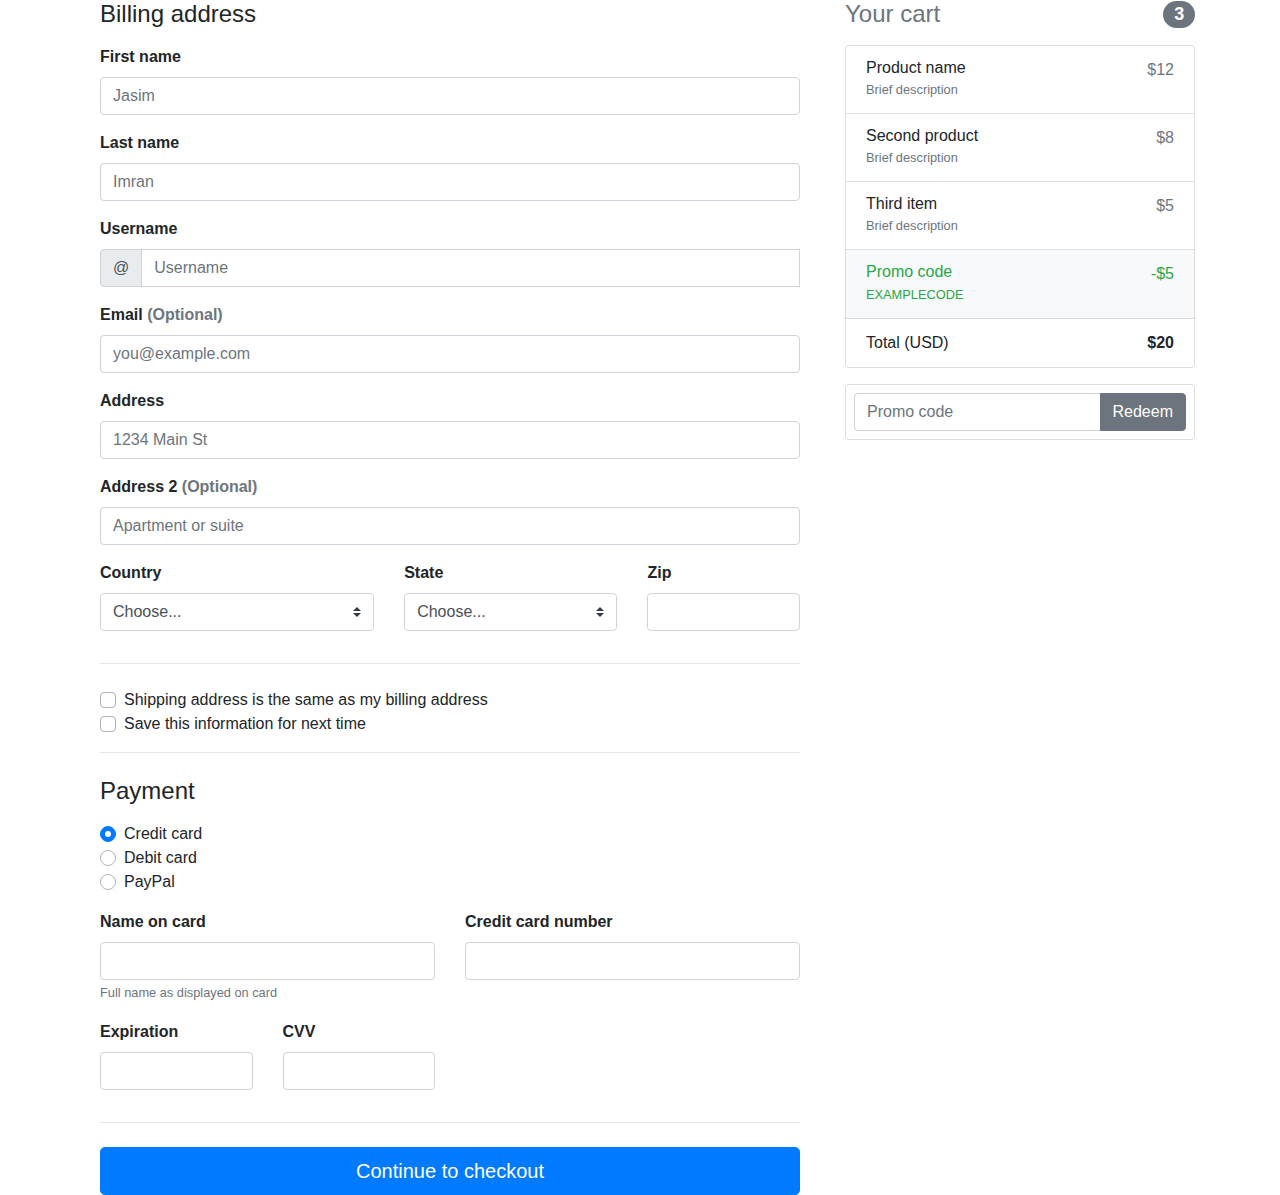
==== Form Check/src/index.html @ bc2fff7e "Bootstrap Form Commit" ====
<!DOCTYPE html>
<html lang="en">
  <head>
    <meta charset="UTF-8" />
    <meta name="viewport" content="width=device-width, initial-scale=1.0" />
    <title>Bootstrap Form</title>
    <link
      rel="stylesheet"
      href="https://cdn.jsdelivr.net/npm/bootstrap@4.4.1/dist/css/bootstrap.min.css"
      integrity="sha384-Vkoo8x4CGsO3+Hhxv8T/Q5PaXtkKtu6ug5TOeNV6gBiFeWPGFN9MuhOf23Q9Ifjh"
      crossorigin="anonymous"
    />
  </head>
  <body>
    <div class="container">
      <div class="row">

        <!--Cart List-->
        <div class="col-md-4 order-md-2 mb-4">
          <h4 class="d-flex justify-content-between align-items-center mb-3">
            <span class="text-muted">Your cart</span>
            <span class="badge badge-secondary badge-pill">3</span>
          </h4>
          <ul class="list-group mb-3">
            <li
              class="list-group-item d-flex justify-content-between lh-condensed"
            >
              <div>
                <h6 class="my-0">Product name</h6>
                <small class="text-muted">Brief description</small>
              </div>
              <span class="text-muted">$12</span>
            </li>
            <li
              class="list-group-item d-flex justify-content-between lh-condensed"
            >
              <div>
                <h6 class="my-0">Second product</h6>
                <small class="text-muted">Brief description</small>
              </div>
              <span class="text-muted">$8</span>
            </li>
            <li
              class="list-group-item d-flex justify-content-between lh-condensed"
            >
              <div>
                <h6 class="my-0">Third item</h6>
                <small class="text-muted">Brief description</small>
              </div>
              <span class="text-muted">$5</span>
            </li>
            <li class="list-group-item d-flex justify-content-between bg-light">
              <div class="text-success">
                <h6 class="my-0">Promo code</h6>
                <small>EXAMPLECODE</small>
              </div>
              <span class="text-success">-$5</span>
            </li>
            <li class="list-group-item d-flex justify-content-between">
              <span>Total (USD)</span>
              <strong>$20</strong>
            </li>
          </ul>

          <form class="card p-2">
            <div class="input-group">
              <input
                type="text"
                class="form-control"
                placeholder="Promo code"
              />
              <div class="input-group-append">
                <button type="submit" class="btn btn-secondary">Redeem</button>
              </div>
            </div>
          </form>
        </div>
        <!--Cart List-->

        <!--Bootstrap Form-->
        <div class="col-md-8 order-md-1">
          <div class="col-md-12 order-md-1">
            <h4 class="mb-3">Billing address</h4>
            <form class="needs-validation" novalidate>
              <div class="row">
                <div class="col-md-12 mb-3">
                  <label for="firstName" style="font-weight: 600;" >First name</label>
                  <input
                    type="text"
                    class="form-control"
                    id="firstName"
                    placeholder="Jasim"
                    required
                  />
                  <div class="invalid-feedback">
                    Valid first name is required.
                  </div>
                </div>
                <div class="col-md-12 mb-3">
                  <label for="lastName" style="font-weight: 600;" >Last name</label>
                  <input
                    type="text"
                    class="form-control"
                    id="lastName"
                    placeholder="Imran"
                    required
                  />
                  <div class="invalid-feedback">
                    Valid last name is required.
                  </div>
                </div>
              </div>

              <div class="mb-3">
                <label for="username" style="font-weight: 600;" >Username</label>
                <div class="input-group">
                  <div class="input-group-prepend">
                    <span class="input-group-text">@</span>
                  </div>
                  <input
                    type="text"
                    class="form-control"
                    id="username"
                    placeholder="Username"
                    required
                  />
                  <div class="invalid-feedback" style="width: 100%">
                    Your username is required.
                  </div>
                </div>
              </div>

              <div class="mb-3">
                <label for="email"
                style="font-weight: 600;" >Email <span class="text-muted">(Optional)</span></label
                >
                <input
                  type="email"
                  class="form-control"
                  id="email"
                  placeholder="you@example.com"
                />
                <div class="invalid-feedback">
                  Please enter a valid email address for shipping updates.
                </div>
              </div>

              <div class="mb-3">
                <label for="address" style="font-weight: 600;" >Address</label>
                <input
                  type="text"
                  class="form-control"
                  id="address"
                  placeholder="1234 Main St"
                  required
                />
                <div class="invalid-feedback">
                  Please enter your shipping address.
                </div>
              </div>

              <div class="mb-3">
                <label for="address2"
                style="font-weight: 600;" >Address 2 <span class="text-muted">(Optional)</span></label
                >
                <input
                  type="text"
                  class="form-control"
                  id="address2"
                  placeholder="Apartment or suite"
                />
              </div>

              <div class="row">
                <div class="col-md-5 mb-3">
                  <label for="country" style="font-weight: 600;" >Country</label>
                  <select
                    class="custom-select d-block w-100"
                    id="country"
                    required
                  >
                    <option value="">Choose...</option>
                    <option>United States</option>
                    <option>Pakistan</option>
                    <option>Saudi Arabia</option>
                    <option>Kuwait</option>
                  </select>
                  <div class="invalid-feedback">
                    Please select a valid country.
                  </div>
                </div>
                <div class="col-md-4 mb-3">
                  <label for="state" style="font-weight: 600;" >State</label>
                  <select
                    class="custom-select d-block w-100"
                    id="state"
                    required
                  >
                    <option value="">Choose...</option>
                    <option>California</option>
                    <option>Punjab</option>
                    <option>Sindh</option>
                    <option>Kuwait City</option>
                    <option>Riyadh</option>
                  </select>
                  <div class="invalid-feedback">
                    Please provide a valid state.
                  </div>
                </div>
                <div class="col-md-3 mb-3">
                  <label for="zip" style="font-weight: 600;" >Zip</label>
                  <input
                    type="text"
                    class="form-control"
                    id="zip"
                    placeholder=""
                    required
                  />
                  <div class="invalid-feedback">Zip code required.</div>
                </div>
              </div>
              <hr class="mb-4" />
              <div class="custom-control custom-checkbox">
                <input
                  type="checkbox"
                  class="custom-control-input"
                  id="same-address"
                />
                <label class="custom-control-label" for="same-address"
                  >Shipping address is the same as my billing address</label
                >
              </div>
              <div class="custom-control custom-checkbox">
                <input
                  type="checkbox"
                  class="custom-control-input"
                  id="save-info"
                />
                <label class="custom-control-label" for="save-info"
                  >Save this information for next time</label
                >
              </div>
              <hr class="mb-4" />

              <h4 class="mb-3">Payment</h4>

              <div class="d-block my-3">
                <div class="custom-control custom-radio">
                  <input
                    id="credit"
                    name="paymentMethod"
                    type="radio"
                    class="custom-control-input"
                    checked
                    required
                  />
                  <label class="custom-control-label" for="credit"
                     >Credit card</label
                  >
                </div>
                <div class="custom-control custom-radio">
                  <input
                    id="debit"
                    name="paymentMethod"
                    type="radio"
                    class="custom-control-input"
                    required
                  />
                  <label class="custom-control-label" for="debit"
                    >Debit card</label
                  >
                </div>
                <div class="custom-control custom-radio">
                  <input
                    id="paypal"
                    name="paymentMethod"
                    type="radio"
                    class="custom-control-input"
                    required
                  />
                  <label class="custom-control-label" for="paypal"
                    >PayPal</label
                  >
                </div>
              </div>
              <div class="row">
                <div class="col-md-6 mb-3">
                  <label for="cc-name" style="font-weight: 600;" >Name on card</label>
                  <input
                    type="text"
                    class="form-control"
                    id="cc-name"
                    placeholder=""
                    required
                  />
                  <small class="text-muted"
                    >Full name as displayed on card</small
                  >
                  <div class="invalid-feedback">Name on card is required</div>
                </div>
                <div class="col-md-6 mb-3">
                  <label for="cc-number" style="font-weight: 600;" >Credit card number</label>
                  <input
                    type="text"
                    class="form-control"
                    id="cc-number"
                    placeholder=""
                    required
                  />
                  <div class="invalid-feedback">
                    Credit card number is required
                  </div>
                </div>
              </div>
              <div class="row">
                <div class="col-md-3 mb-3">
                  <label for="cc-expiration" style="font-weight: 600;" >Expiration</label>
                  <input
                    type="text"
                    class="form-control"
                    id="cc-expiration"
                    placeholder=""
                    required
                  />
                  <div class="invalid-feedback">Expiration date required</div>
                </div>
                <div class="col-md-3 mb-3">
                  <label for="cc-cvv" style="font-weight: 600;" >CVV</label>
                  <input
                    type="text"
                    class="form-control"
                    id="cc-cvv"
                    placeholder=""
                    required
                  />
                  <div class="invalid-feedback">Security code required</div>
                </div>
              </div>
              <hr class="mb-4" />
              <button class="btn btn-primary btn-lg btn-block" type="submit">
                Continue to checkout
              </button>
            </form>
          </div>
        </div>
        <!--Bootstrap Form-->
      </div>
    </div>
    <script src="../src/utils/script.js" ></script>
  </body>
</html>
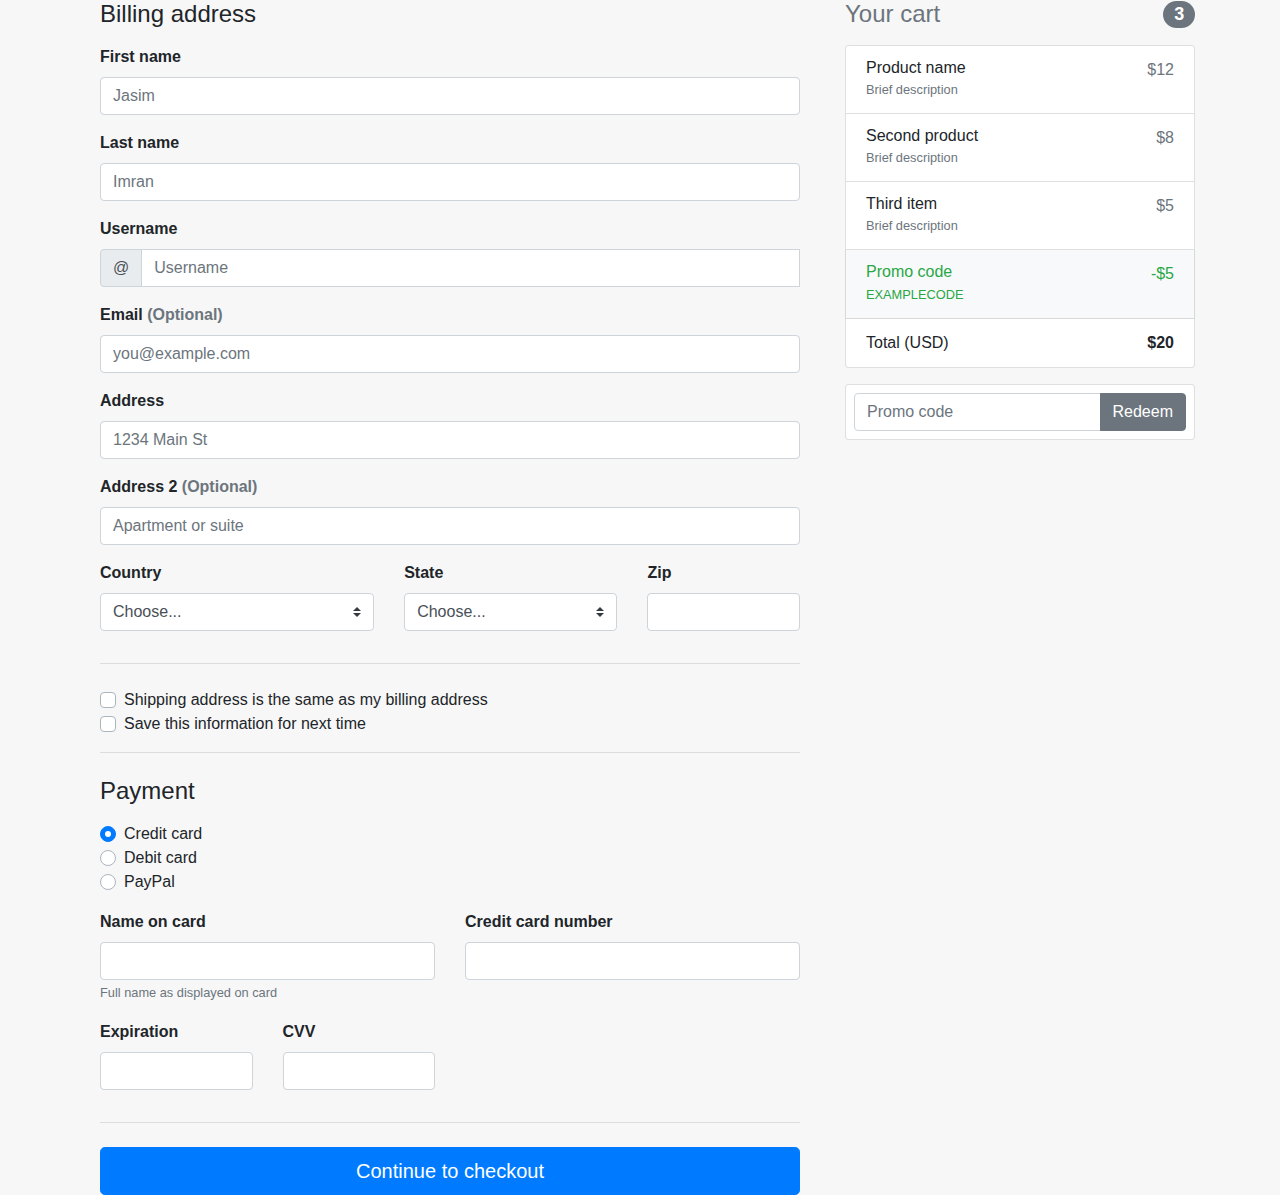
==== commit 5db60538: "Fixed Background Color of Form" ====
--- a/Form Check/src/index.html
+++ b/Form Check/src/index.html
@@ -11,10 +11,9 @@
       crossorigin="anonymous"
     />
   </head>
-  <body>
+  <body style="background-color: #f5f5f5d7;" >
     <div class="container">
       <div class="row">
-
         <!--Cart List-->
         <div class="col-md-4 order-md-2 mb-4">
           <h4 class="d-flex justify-content-between align-items-center mb-3">
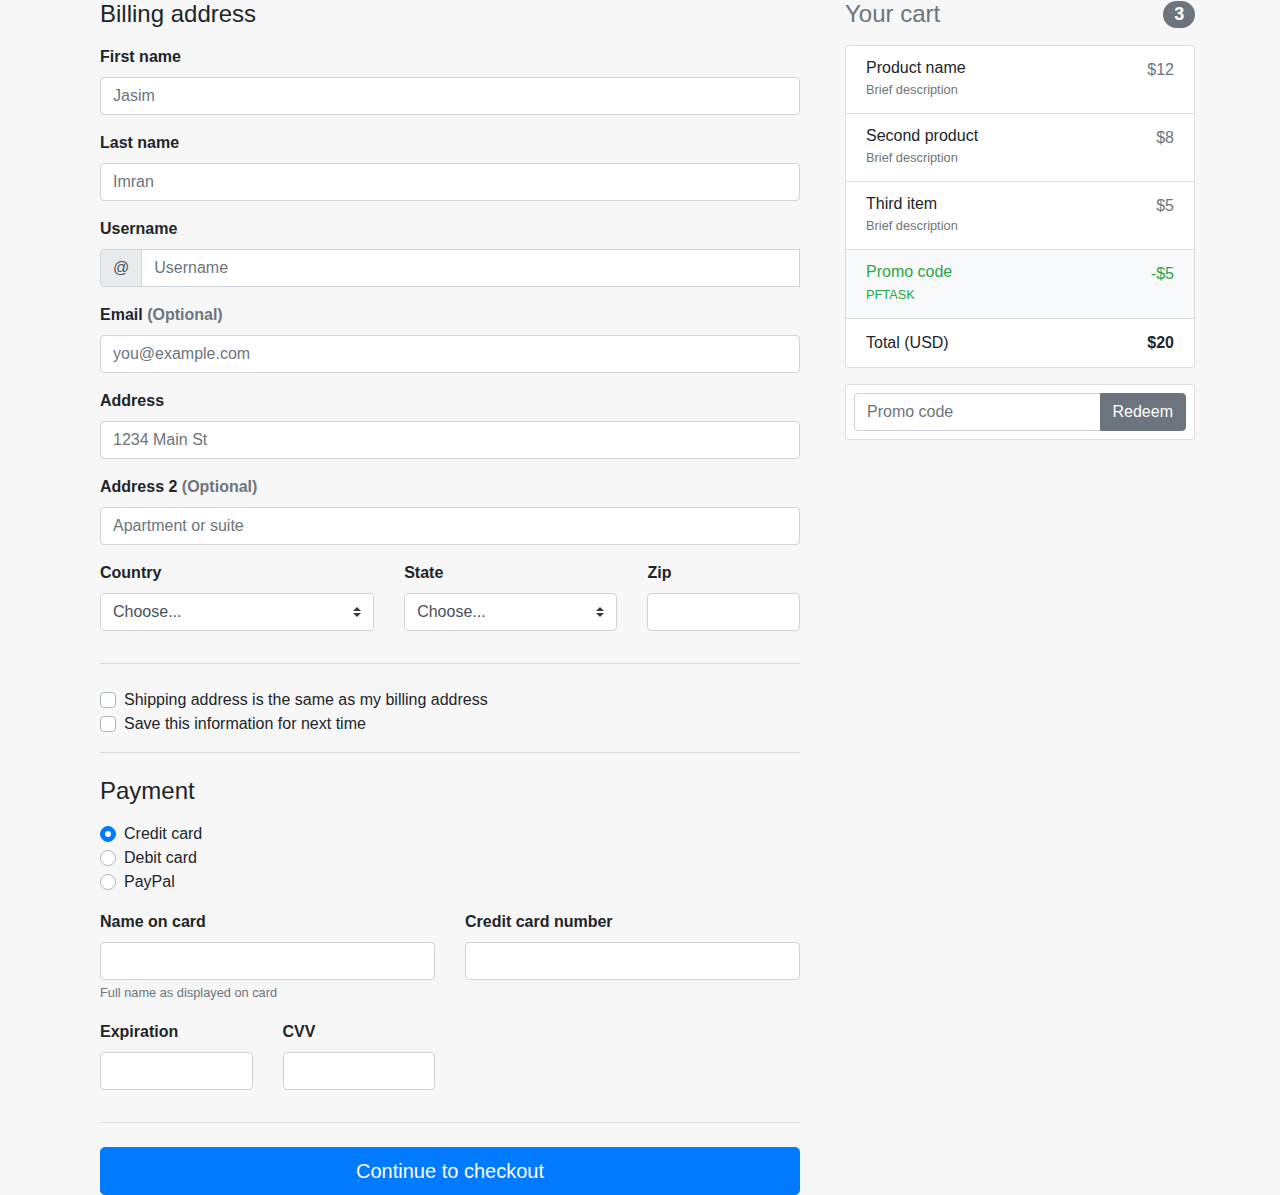
==== commit cc564429: "Commit" ====
--- a/Form Check/src/index.html
+++ b/Form Check/src/index.html
@@ -11,11 +11,11 @@
       crossorigin="anonymous"
     />
   </head>
-  <body style="background-color: #f5f5f5d7;" >
+  <body style="background-color: #f5f5f5d7">
     <div class="container">
       <div class="row">
         <!--Cart List-->
-        <div class="col-md-4 order-md-2 mb-4">
+        <div class="col-md-4 col-sm-12 order-md-2 mb-4">
           <h4 class="d-flex justify-content-between align-items-center mb-3">
             <span class="text-muted">Your cart</span>
             <span class="badge badge-secondary badge-pill">3</span>
@@ -51,7 +51,7 @@
             <li class="list-group-item d-flex justify-content-between bg-light">
               <div class="text-success">
                 <h6 class="my-0">Promo code</h6>
-                <small>EXAMPLECODE</small>
+                <small>PFTASK</small>
               </div>
               <span class="text-success">-$5</span>
             </li>
@@ -83,7 +83,9 @@
             <form class="needs-validation" novalidate>
               <div class="row">
                 <div class="col-md-12 mb-3">
-                  <label for="firstName" style="font-weight: 600;" >First name</label>
+                  <label for="firstName" style="font-weight: 600"
+                    >First name</label
+                  >
                   <input
                     type="text"
                     class="form-control"
@@ -96,7 +98,9 @@
                   </div>
                 </div>
                 <div class="col-md-12 mb-3">
-                  <label for="lastName" style="font-weight: 600;" >Last name</label>
+                  <label for="lastName" style="font-weight: 600"
+                    >Last name</label
+                  >
                   <input
                     type="text"
                     class="form-control"
@@ -111,7 +115,7 @@
               </div>
 
               <div class="mb-3">
-                <label for="username" style="font-weight: 600;" >Username</label>
+                <label for="username" style="font-weight: 600">Username</label>
                 <div class="input-group">
                   <div class="input-group-prepend">
                     <span class="input-group-text">@</span>
@@ -130,8 +134,8 @@
               </div>
 
               <div class="mb-3">
-                <label for="email"
-                style="font-weight: 600;" >Email <span class="text-muted">(Optional)</span></label
+                <label for="email" style="font-weight: 600"
+                  >Email <span class="text-muted">(Optional)</span></label
                 >
                 <input
                   type="email"
@@ -145,7 +149,7 @@
               </div>
 
               <div class="mb-3">
-                <label for="address" style="font-weight: 600;" >Address</label>
+                <label for="address" style="font-weight: 600">Address</label>
                 <input
                   type="text"
                   class="form-control"
@@ -159,8 +163,8 @@
               </div>
 
               <div class="mb-3">
-                <label for="address2"
-                style="font-weight: 600;" >Address 2 <span class="text-muted">(Optional)</span></label
+                <label for="address2" style="font-weight: 600"
+                  >Address 2 <span class="text-muted">(Optional)</span></label
                 >
                 <input
                   type="text"
@@ -172,7 +176,7 @@
 
               <div class="row">
                 <div class="col-md-5 mb-3">
-                  <label for="country" style="font-weight: 600;" >Country</label>
+                  <label for="country" style="font-weight: 600">Country</label>
                   <select
                     class="custom-select d-block w-100"
                     id="country"
@@ -189,7 +193,7 @@
                   </div>
                 </div>
                 <div class="col-md-4 mb-3">
-                  <label for="state" style="font-weight: 600;" >State</label>
+                  <label for="state" style="font-weight: 600">State</label>
                   <select
                     class="custom-select d-block w-100"
                     id="state"
@@ -207,7 +211,7 @@
                   </div>
                 </div>
                 <div class="col-md-3 mb-3">
-                  <label for="zip" style="font-weight: 600;" >Zip</label>
+                  <label for="zip" style="font-weight: 600">Zip</label>
                   <input
                     type="text"
                     class="form-control"
@@ -254,7 +258,7 @@
                     required
                   />
                   <label class="custom-control-label" for="credit"
-                     >Credit card</label
+                    >Credit card</label
                   >
                 </div>
                 <div class="custom-control custom-radio">
@@ -284,7 +288,9 @@
               </div>
               <div class="row">
                 <div class="col-md-6 mb-3">
-                  <label for="cc-name" style="font-weight: 600;" >Name on card</label>
+                  <label for="cc-name" style="font-weight: 600"
+                    >Name on card</label
+                  >
                   <input
                     type="text"
                     class="form-control"
@@ -298,7 +304,9 @@
                   <div class="invalid-feedback">Name on card is required</div>
                 </div>
                 <div class="col-md-6 mb-3">
-                  <label for="cc-number" style="font-weight: 600;" >Credit card number</label>
+                  <label for="cc-number" style="font-weight: 600"
+                    >Credit card number</label
+                  >
                   <input
                     type="text"
                     class="form-control"
@@ -313,7 +321,9 @@
               </div>
               <div class="row">
                 <div class="col-md-3 mb-3">
-                  <label for="cc-expiration" style="font-weight: 600;" >Expiration</label>
+                  <label for="cc-expiration" style="font-weight: 600"
+                    >Expiration</label
+                  >
                   <input
                     type="text"
                     class="form-control"
@@ -324,7 +334,7 @@
                   <div class="invalid-feedback">Expiration date required</div>
                 </div>
                 <div class="col-md-3 mb-3">
-                  <label for="cc-cvv" style="font-weight: 600;" >CVV</label>
+                  <label for="cc-cvv" style="font-weight: 600">CVV</label>
                   <input
                     type="text"
                     class="form-control"
@@ -345,6 +355,6 @@
         <!--Bootstrap Form-->
       </div>
     </div>
-    <script src="../src/utils/script.js" ></script>
+    <script src="../src/utils/script.js"></script>
   </body>
 </html>
